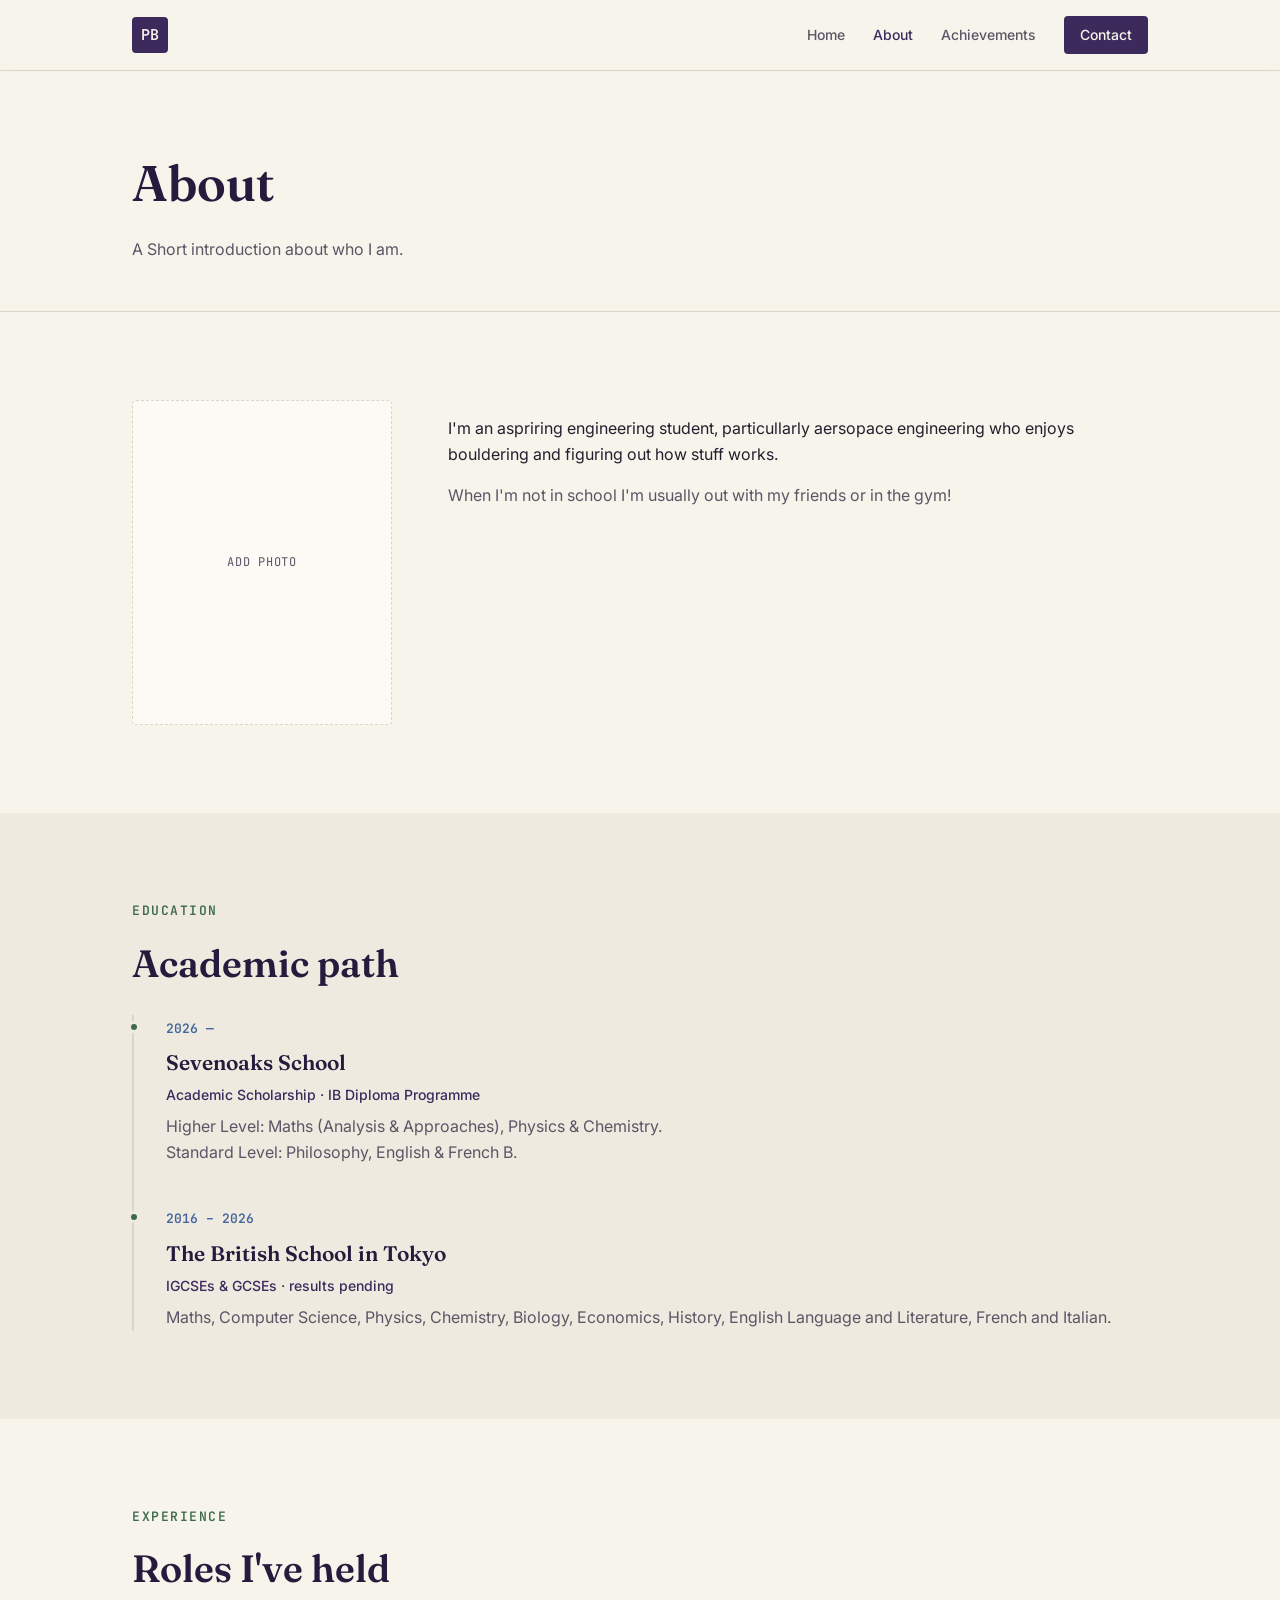
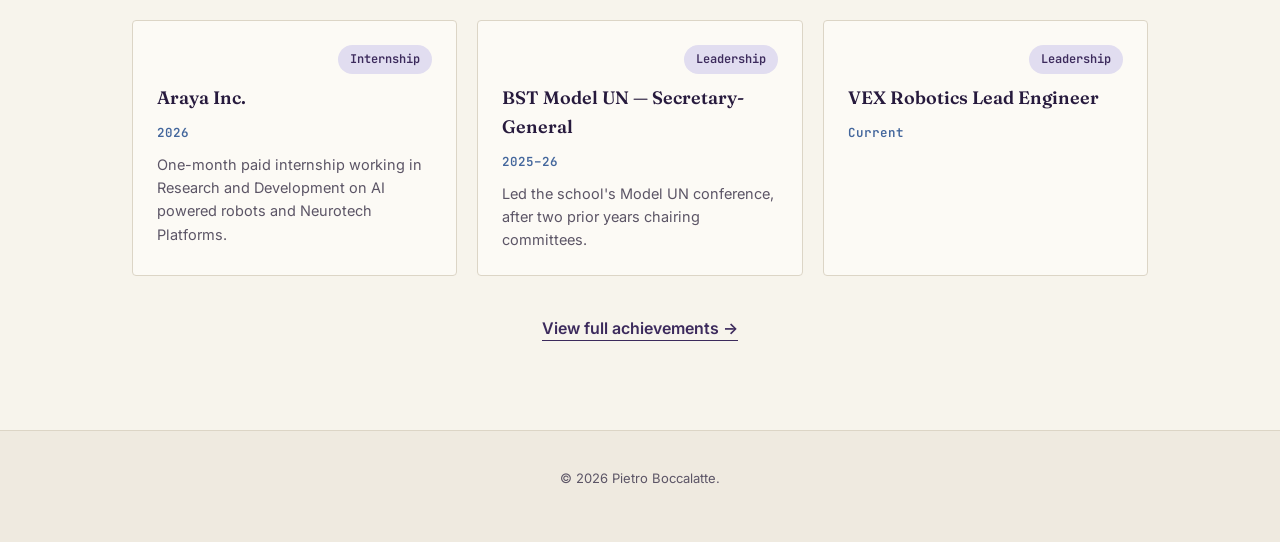
==== about.html @ 304d1ce9 "Add files via upload" ====
<!DOCTYPE html>
<html lang="en">
<head>
<meta charset="UTF-8">
<meta name="viewport" content="width=device-width, initial-scale=1.0">
<title>About — Pietro Boccalatte</title>
<link rel="preconnect" href="https://fonts.googleapis.com">
<link rel="preconnect" href="https://fonts.gstatic.com" crossorigin>
<link href="https://fonts.googleapis.com/css2?family=Fraunces:opsz,wght@9..144,300;9..144,450;9..144,600;9..144,700&family=Inter:wght@400;500;600&family=JetBrains+Mono:wght@400;500;600&display=swap" rel="stylesheet">
<link rel="stylesheet" href="style.css">
</head>
<body>

<header class="site-header">
  <div class="header-inner">
    <a href="index.html" class="monogram" aria-label="Home">PB</a>
    <nav class="main-nav" aria-label="Primary">
      <a href="index.html">Home</a>
      <a href="about.html" class="active">About</a>
      <a href="achievements.html">Achievements</a>
      <a href="contact.html" class="nav-cta">Contact</a>
    </nav>
    <button class="nav-toggle" aria-label="Toggle menu" aria-expanded="false">
      <span></span><span></span><span></span>
    </button>
  </div>
</header>

<section class="page-header">
  <div class="section-inner">
    <h1>About</h1>
    <p>A Short introduction about who I am.</p>
  </div>
</section>

<section class="section about">
  <div class="section-inner about-grid">
    <div class="about-photo">
      <div class="photo-placeholder" aria-label="Add a photo here">
        <span>Add photo</span>
      </div>
    </div>
    <div class="about-copy">
      <p>I'm an aspriring engineering student, particullarly aersopace engineering who enjoys bouldering and figuring out how stuff works.</p>
      <p>When I'm not in school I'm usually out with my friends or in the gym!</p>
    </div>
  </div>
</section>


<section id="education" class="section education">
  <div class="section-inner">
    <p class="section-kicker">Education</p>
    <h2>Academic path</h2>

    <div class="timeline">
      <div class="timeline-item">
        <div class="timeline-marker"></div>
        <div class="timeline-content">
          <span class="timeline-date">2026 —</span>
          <h3>Sevenoaks School</h3>
          <p class="timeline-meta">Academic Scholarship &middot; IB Diploma Programme</p>
          <p>Higher Level: Maths (Analysis &amp; Approaches), Physics &amp Chemistry.<br>
          Standard Level: Philosophy, English &amp French B.</p>
        </div>
      </div>

      <div class="timeline-item">
        <div class="timeline-marker"></div>
        <div class="timeline-content">
          <span class="timeline-date">2016 – 2026</span>
          <h3>The British School in Tokyo</h3>
          <p class="timeline-meta">IGCSEs &amp; GCSEs &middot; results pending</p>
          <p>Maths, Computer Science, Physics, Chemistry, Biology, Economics, History, English Language and Literature, French and Italian.</p>
        </div>
      </div>
    </div>
  </div>
</section>


<section id="experience" class="section experience">
  <div class="section-inner">
    <p class="section-kicker">Experience</p>
    <h2>Roles I've held</h2>

    <div class="achieve-grid">
      <article class="achieve-card accent-blue featured reveal">
        <div class="achieve-top">
          <div class="icon-badge i-blue" aria-hidden="true">
            <svg viewBox="0 0 24 24" fill="none" stroke="currentColor" stroke-width="1.6" stroke-linecap="round" stroke-linejoin="round"><rect x="3" y="7.5" width="18" height="12" rx="2"/><path d="M8 7.5V6a2 2 0 0 1 2-2h4a2 2 0 0 1 2 2v1.5"/><path d="M3 12.5h18"/></svg>
          </div>
          <span class="result-badge result-role">Internship</span>
        </div>
        <h3>Araya Inc.</h3>
        <span class="achieve-year">2026</span>
        <p>One-month paid internship working in Research and Development on AI powered robots and Neurotech Platforms.</p>
      </article>

      <article class="achieve-card accent-purple reveal">
        <div class="achieve-top">
          <div class="icon-badge" aria-hidden="true">
            <svg viewBox="0 0 24 24" fill="none" stroke="currentColor" stroke-width="1.6" stroke-linecap="round" stroke-linejoin="round"><circle cx="9" cy="8" r="3"/><path d="M3.5 20c0-3.1 2.5-5.4 5.5-5.4s5.5 2.3 5.5 5.4"/><circle cx="17" cy="9" r="2.3"/><path d="M15 20c.3-2.2 1.9-3.8 4.2-4.1"/></svg>
          </div>
          <span class="result-badge result-role">Leadership</span>
        </div>
        <h3>BST Model UN — Secretary-General</h3>
        <span class="achieve-year">2025–26</span>
        <p>Led the school's Model UN conference, after two prior years chairing committees.</p>
      </article>

      <article class="achieve-card accent-purple reveal">
        <div class="achieve-top">
          <div class="icon-badge" aria-hidden="true">
            <svg viewBox="0 0 24 24" fill="none" stroke="currentColor" stroke-width="1.6" stroke-linecap="round" stroke-linejoin="round"><circle cx="9" cy="8" r="3"/><path d="M3.5 20c0-3.1 2.5-5.4 5.5-5.4s5.5 2.3 5.5 5.4"/><circle cx="17" cy="9" r="2.3"/><path d="M15 20c.3-2.2 1.9-3.8 4.2-4.1"/></svg>
          </div>
          <span class="result-badge result-role">Leadership</span>
        </div>
        <h3>VEX Robotics Lead Engineer</h3>
        <span class="achieve-year">Current</span>
        <p></p>
      </article>
    </div>

    <p class="achieve-more"></p>

    <div class="section-footer-link">
      <a href="achievements.html">View full achievements <span class="arrow">&rarr;</span></a>
    </div>
  </div>
</section>

<footer class="site-footer on-ivory">
  <p>&copy; 2026 Pietro Boccalatte.</p>
</footer>

<script src="script.js"></script>
</body>
</html>
---- style.css ----
/* ============================================
   TOKENS
   ============================================ */
:root {
  --ivory: #F7F4EC;
  --ivory-deep: #EFEAE0;
  --card: #FCFAF5;
  --purple: #3C2A5C;
  --purple-deep: #271A3D;
  --green: #3E6B4F;
  --blue: #43669C;
  --ink: #241F2E;
  --ink-soft: #5C5566;
  --line: #DCD5C6;

  
  --font-display: "Fraunces", serif;
  --font-body: "Inter", sans-serif;
  --font-mono: "JetBrains Mono", monospace;

  --radius: 4px;
  --max-width: 1080px;
}

* { box-sizing: border-box; }
html { scroll-behavior: smooth; }

body {
  margin: 0;
  background: var(--ivory);
  color: var(--ink);
  font-family: var(--font-body);
  font-size: 16px;
  line-height: 1.6;
  -webkit-font-smoothing: antialiased;
}

h1, h2, h3 {
  font-family: var(--font-display);
  color: var(--purple-deep);
  margin: 0;
  font-weight: 600;
}

a { color: inherit; }

.section-inner {
  max-width: var(--max-width);
  margin: 0 auto;
  padding: 0 32px;
}

.section { padding: 88px 0; }

.section-kicker {
  font-family: var(--font-mono);
  font-size: 13px;
  letter-spacing: 0.12em;
  text-transform: uppercase;
  color: var(--green);
  margin: 0 0 12px 0;
  font-weight: 600;
}
.section-kicker.light { color: #B7A9DD; }

.section h2 {
  font-size: clamp(28px, 4vw, 38px);
  margin-bottom: 20px;
}

a:focus-visible, button:focus-visible, input:focus-visible, textarea:focus-visible {
  outline: 2px solid var(--blue);
  outline-offset: 3px;
}

@media (prefers-reduced-motion: reduce) {
  html { scroll-behavior: auto; }
  * { animation: none !important; transition: none !important; }
}

/* ============================================
   HEADER / NAV
   ============================================ */
.site-header {
  position: sticky;
  top: 0;
  z-index: 100;
  background: rgba(247, 244, 236, 0.92);
  backdrop-filter: blur(8px);
  border-bottom: 1px solid var(--line);
}

.header-inner {
  max-width: var(--max-width);
  margin: 0 auto;
  padding: 16px 32px;
  display: flex;
  align-items: center;
  justify-content: space-between;
}

.monogram {
  font-family: var(--font-mono);
  font-weight: 600;
  font-size: 15px;
  color: var(--ivory);
  background: var(--purple);
  width: 36px;
  height: 36px;
  border-radius: var(--radius);
  display: flex;
  align-items: center;
  justify-content: center;
  text-decoration: none;
  letter-spacing: 0.02em;
}

.main-nav {
  display: flex;
  align-items: center;
  gap: 28px;
}

.main-nav a {
  text-decoration: none;
  font-size: 14px;
  font-weight: 500;
  color: var(--ink-soft);
  transition: color 0.15s ease;
}
.main-nav a:hover { color: var(--purple); }
.main-nav a.active { color: var(--purple); }

.nav-cta {
  background: var(--purple);
  color: var(--ivory) !important;
  padding: 8px 16px;
  border-radius: var(--radius);
}
.nav-cta:hover { background: var(--purple-deep); color: var(--ivory) !important; }

.nav-toggle {
  display: none;
  flex-direction: column;
  gap: 4px;
  background: none;
  border: none;
  cursor: pointer;
  padding: 8px;
}
.nav-toggle span {
  width: 22px;
  height: 2px;
  background: var(--purple-deep);
}

/* ============================================
   HERO (home page)
   ============================================ */
.hero { padding: 88px 0 0 0; }

.hero-inner {
  max-width: var(--max-width);
  margin: 0 auto;
  padding: 0 32px 64px 32px;
}

.eyebrow {
  font-family: var(--font-mono);
  font-size: 13px;
  letter-spacing: 0.1em;
  text-transform: uppercase;
  color: var(--blue);
  font-weight: 600;
  margin: 0 0 20px 0;
}

.hero-name {
  font-size: clamp(42px, 7vw, 72px);
  line-height: 1.03;
  font-weight: 600;
  margin-bottom: 20px;
}

.hero-tagline {
  font-family: var(--font-display);
  font-style: italic;
  font-weight: 450;
  font-size: clamp(19px, 2.2vw, 24px);
  color: var(--purple);
  max-width: 600px;
  margin: 0 0 32px 0;
}

.hero-actions {
  display: flex;
  gap: 16px;
  flex-wrap: wrap;
}

.btn {
  display: inline-block;
  padding: 13px 24px;
  border-radius: var(--radius);
  font-size: 15px;
  font-weight: 600;
  text-decoration: none;
  border: 1px solid transparent;
  cursor: pointer;
  transition: background 0.15s ease, color 0.15s ease, border-color 0.15s ease;
  font-family: var(--font-body);
}

.btn-primary { background: var(--purple); color: var(--ivory); }
.btn-primary:hover { background: var(--purple-deep); }
.btn-primary:disabled { background: var(--line); color: var(--ink-soft); cursor: not-allowed; }

.btn-outline {
  background: transparent;
  border-color: var(--purple);
  color: var(--purple);
}
.btn-outline:hover { background: var(--purple); color: var(--ivory); }

/* Nameplate strip */
.nameplate {
  background: var(--purple-deep);
  border-top: 1px solid var(--purple);
  display: flex;
  flex-wrap: wrap;
}

.plate-item {
  flex: 1 1 200px;
  padding: 20px 28px;
  border-right: 1px solid rgba(255,255,255,0.08);
  display: flex;
  flex-direction: column;
  gap: 6px;
}
.plate-item:last-child { border-right: none; }

.plate-label {
  font-family: var(--font-mono);
  font-size: 11px;
  letter-spacing: 0.08em;
  text-transform: uppercase;
  color: #A79BC9;
}

.plate-value {
  font-size: 14px;
  font-weight: 500;
  color: var(--ivory);
}

/* ============================================
   PAGE HEADER (sub-pages)
   ============================================ */
.page-header {
  padding: 72px 0 48px 0;
  border-bottom: 1px solid var(--line);
}

.page-header h1 {
  font-size: clamp(34px, 5vw, 50px);
  margin-bottom: 14px;
}

.page-header p {
  color: var(--ink-soft);
  max-width: 560px;
  font-size: 16px;
  margin: 0;
}

/* ============================================
   HIGHLIGHT CARDS (home)
   ============================================ */
.card-grid {
  display: grid;
  grid-template-columns: repeat(auto-fit, minmax(260px, 1fr));
  gap: 24px;
}

.feature-card {
  background: var(--card);
  border: 1px solid var(--line);
  border-radius: var(--radius);
  padding: 26px;
  display: flex;
  flex-direction: column;
  gap: 10px;
}

.card-tag {
  font-family: var(--font-mono);
  font-size: 11px;
  text-transform: uppercase;
  letter-spacing: 0.08em;
  color: var(--green);
  font-weight: 600;
}

.feature-card h3 { font-size: 19px; }
.feature-card p { color: var(--ink-soft); margin: 0; font-size: 14.5px; }

.section-footer-link {
  margin-top: 40px;
  text-align: center;
}
.section-footer-link a {
  font-weight: 600;
  color: var(--purple);
  text-decoration: none;
  border-bottom: 1.5px solid var(--purple);
  padding-bottom: 2px;
}

/* ============================================
   ABOUT PAGE
   ============================================ */
.about-grid {
  display: grid;
  grid-template-columns: 260px 1fr;
  gap: 56px;
  align-items: start;
}

.photo-placeholder {
  aspect-ratio: 4/5;
  border: 1.5px dashed var(--line);
  border-radius: var(--radius);
  background: var(--card);
  display: flex;
  align-items: center;
  justify-content: center;
  color: var(--ink-soft);
  font-family: var(--font-mono);
  font-size: 12px;
  text-transform: uppercase;
  letter-spacing: 0.06em;
}

.about-copy p { color: var(--ink-soft); }
.about-copy p:first-of-type { color: var(--ink); }

/* Timeline */
.education { background: var(--ivory-deep); }

.timeline {
  position: relative;
  padding-left: 32px;
  border-left: 2px solid var(--line);
}

.timeline-item { position: relative; padding-bottom: 40px; }
.timeline-item:last-child { padding-bottom: 0; }

.timeline-marker {
  position: absolute;
  left: -38px;
  top: 6px;
  width: 12px;
  height: 12px;
  border-radius: 50%;
  background: var(--green);
  border: 3px solid var(--ivory-deep);
}

.timeline-date {
  font-family: var(--font-mono);
  font-size: 13px;
  color: var(--blue);
  font-weight: 600;
}

.timeline-content h3 { font-size: 21px; margin: 6px 0 4px 0; }

.timeline-meta {
  color: var(--purple);
  font-weight: 500;
  font-size: 14px;
  margin: 0 0 8px 0;
}

.timeline-content p:not(.timeline-meta) { color: var(--ink-soft); margin: 0; }

/* ============================================
   ACHIEVEMENTS PAGE
   ============================================ */
.achieve-grid {
  display: grid;
  grid-template-columns: repeat(auto-fit, minmax(300px, 1fr));
  gap: 20px;
}

.achieve-card {
  background: var(--card);
  border: 1px solid var(--line);
  border-radius: var(--radius);
  padding: 24px;
  display: flex;
  flex-direction: column;
  gap: 10px;
}

.achieve-top {
  display: flex;
  justify-content: space-between;
  align-items: flex-start;
  gap: 12px;
}

.achieve-year {
  font-family: var(--font-mono);
  font-size: 12.5px;
  color: var(--blue);
  font-weight: 600;
  white-space: nowrap;
}

.achieve-card h3 { font-size: 18px; }
.achieve-card p { color: var(--ink-soft); margin: 0; font-size: 14.5px; }

.result-badge {
  font-family: var(--font-mono);
  font-size: 12px;
  font-weight: 600;
  padding: 5px 12px;
  border-radius: 100px;
  white-space: nowrap;
  align-self: flex-start;
}

.result-gold { background: #F3E7C3; color: #7A5B12; }
.result-silver { background: #E6E6E6; color: #4A4A4A; }
.result-award { background: #DCE7DE; color: var(--green); }
.result-role { background: #E1DDF0; color: var(--purple); }

.achieve-more {
  text-align: center;
  margin-top: 36px;
  color: var(--ink-soft);
  font-size: 14.5px;
}

/* ============================================
   CONTACT PAGE
   ============================================ */
.contact { background: var(--purple-deep); color: var(--ivory); }
.contact h1, .contact h2 { color: var(--ivory); }

.contact-copy {
  color: #C9BEE0;
  max-width: 480px;
  margin-bottom: 40px;
}

.contact-details {
  display: flex;
  gap: 20px;
  flex-wrap: wrap;
  margin-bottom: 48px;
}

.contact-link {
  display: flex;
  flex-direction: column;
  gap: 6px;
  text-decoration: none;
  border: 1px solid rgba(255,255,255,0.18);
  padding: 16px 22px;
  border-radius: var(--radius);
  min-width: 220px;
  transition: border-color 0.15s ease, background 0.15s ease;
}
.contact-link:hover { border-color: var(--blue); background: rgba(67,102,156,0.15); }

.contact-label {
  font-family: var(--font-mono);
  font-size: 11px;
  text-transform: uppercase;
  letter-spacing: 0.08em;
  color: #A79BC9;
}

.contact-value { font-size: 15px; font-weight: 500; color: var(--ivory); }

.contact-form {
  max-width: 480px;
  display: flex;
  flex-direction: column;
  gap: 18px;
}

.form-row { display: flex; flex-direction: column; gap: 6px; }

.form-row label {
  font-family: var(--font-mono);
  font-size: 12px;
  text-transform: uppercase;
  letter-spacing: 0.06em;
  color: #A79BC9;
}

.form-row input, .form-row textarea {
  background: rgba(255,255,255,0.06);
  border: 1px solid rgba(255,255,255,0.2);
  border-radius: var(--radius);
  padding: 12px 14px;
  color: var(--ivory);
  font-family: var(--font-body);
  font-size: 14.5px;
  resize: vertical;
}
.form-row input::placeholder, .form-row textarea::placeholder { color: #8F82AC; }

.form-note { font-size: 12.5px; color: #8F82AC; margin: 0; }

/* ============================================
   FOOTER
   ============================================ */
.site-footer {
  background: var(--purple-deep);
  color: #8F82AC;
  text-align: center;
  padding: 24px 0 40px 0;
  font-size: 13px;
  border-top: 1px solid rgba(255,255,255,0.08);
}
.site-footer.on-ivory {
  background: var(--ivory-deep);
  color: var(--ink-soft);
  border-top: 1px solid var(--line);
}

/* ============================================
   RESPONSIVE
   ============================================ */
@media (max-width: 800px) {
  .main-nav { display: none; }
  .nav-toggle { display: flex; }
  .about-grid { grid-template-columns: 1fr; }
  .about-photo { max-width: 220px; }
  .plate-item { flex: 1 1 45%; }
}

@media (max-width: 800px) {
  .main-nav.open {
    display: flex;
    flex-direction: column;
    position: absolute;
    top: 68px;
    left: 0;
    right: 0;
    background: var(--ivory);
    padding: 20px 32px;
    border-bottom: 1px solid var(--line);
    gap: 18px;
  }
}
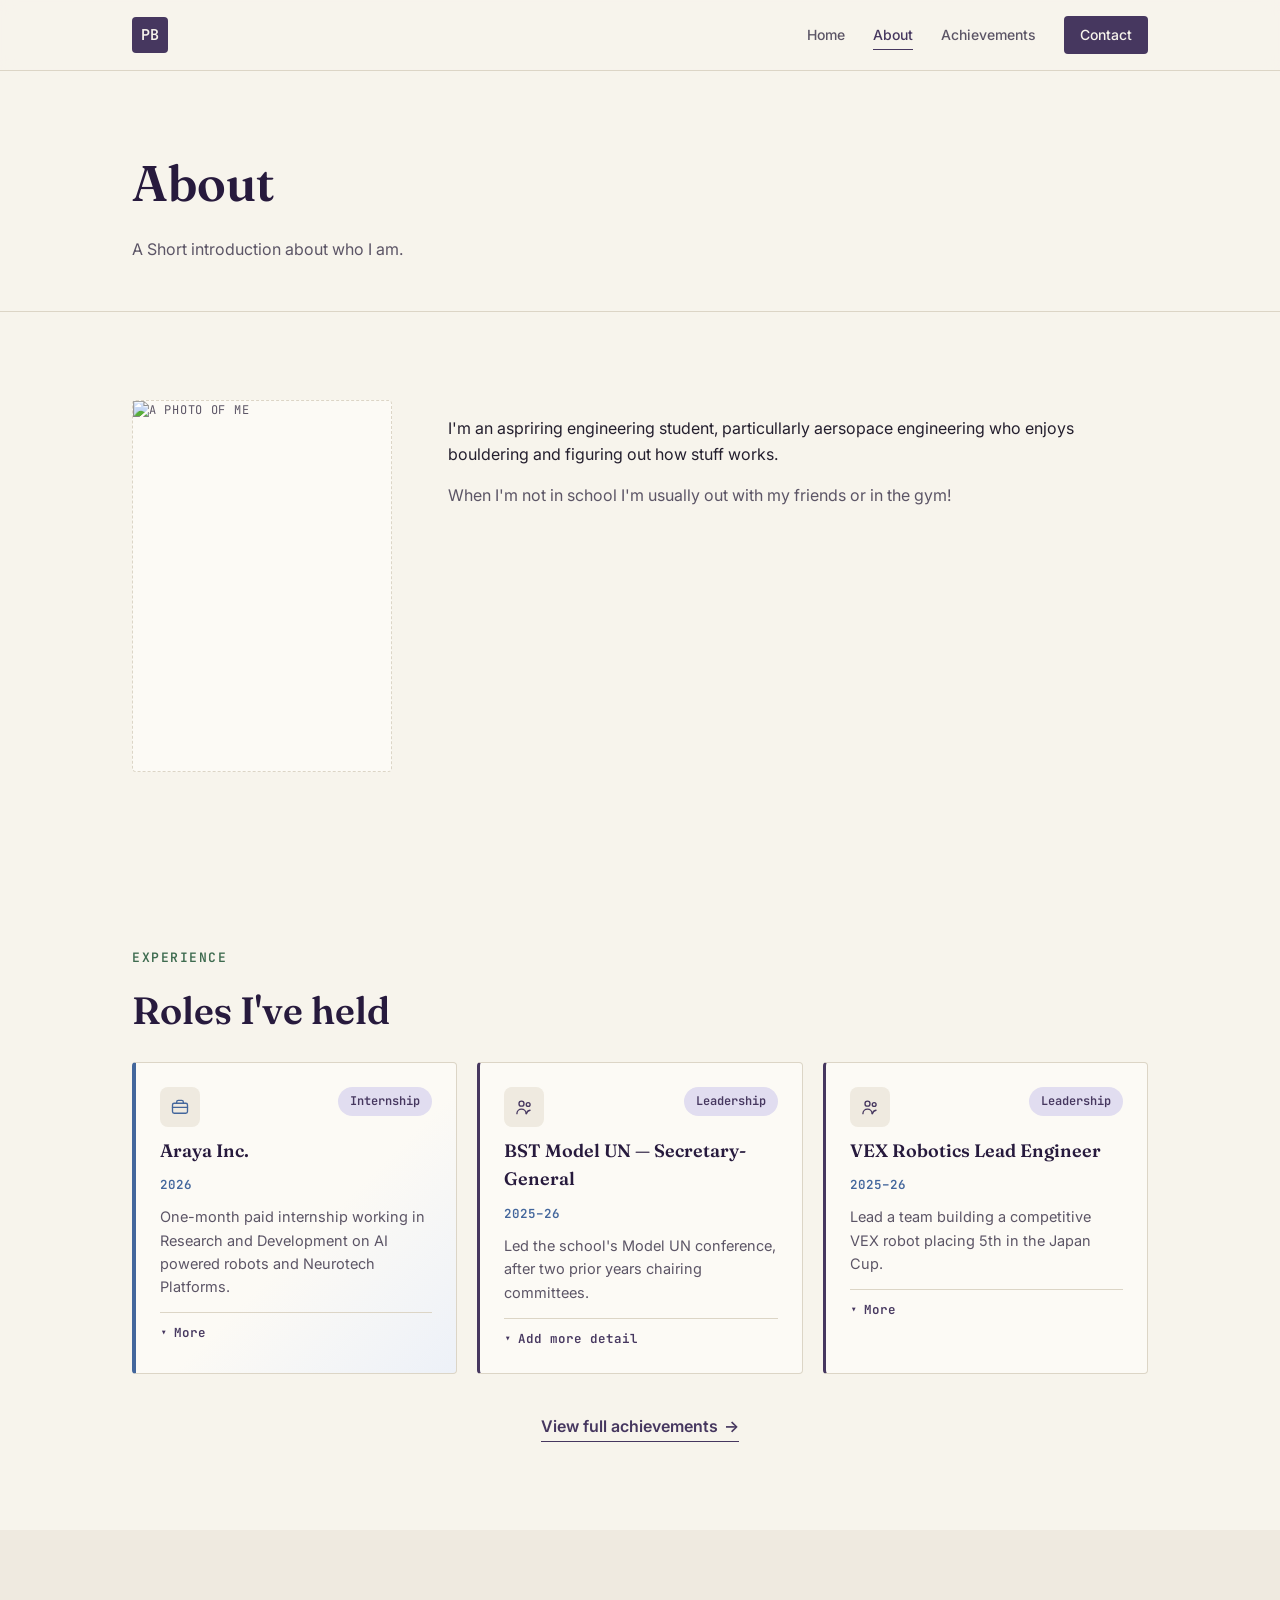
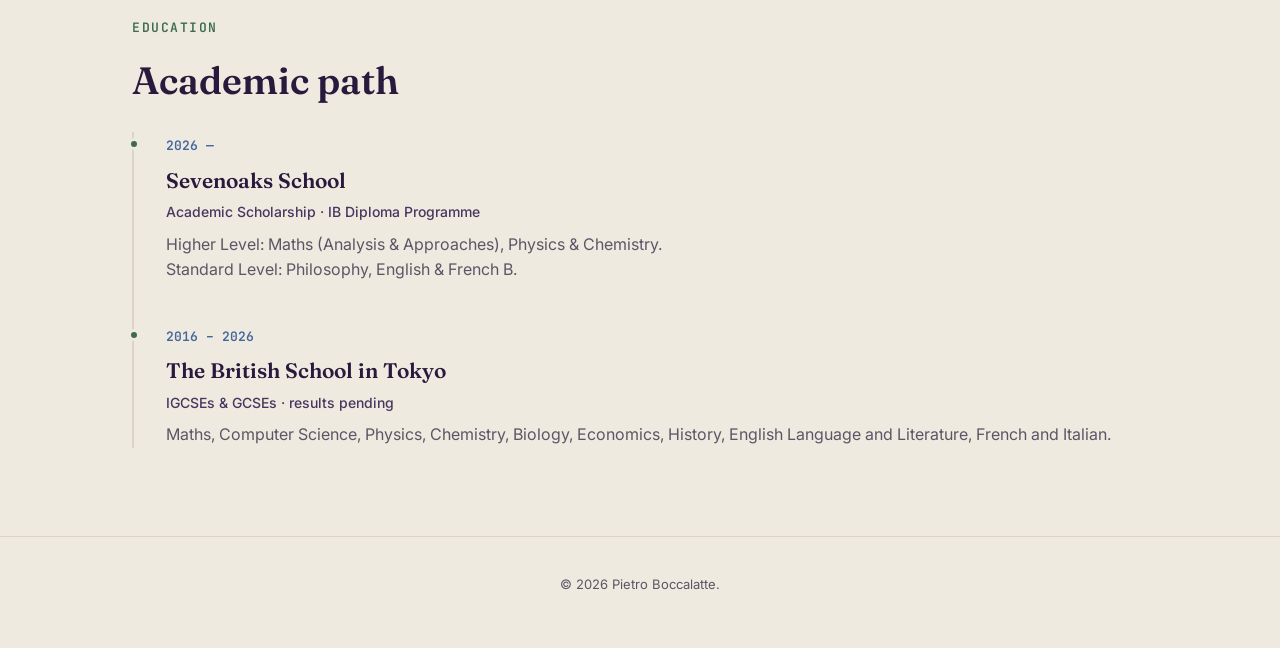
==== commit f81ca38d: "Revise about section and add education timeline Updated the about section with a profile image and r" ====
--- a/about.html
+++ b/about.html
@@ -34,10 +34,10 @@
 </section>
 
 <section class="section about">
-  <div class="section-inner about-grid">
+  <div class="section-inner about-grid reveal">
     <div class="about-photo">
-      <div class="photo-placeholder" aria-label="Add a photo here">
-        <span>Add photo</span>
+      <div class="photo-placeholder" aria-label="profile.jpg">
+        <img src="profile.jpg" alt="A Photo of Me" width="500" height="370">
       </div>
     </div>
     <div class="about-copy">
@@ -46,38 +46,6 @@
     </div>
   </div>
 </section>
-
-
-<section id="education" class="section education">
-  <div class="section-inner">
-    <p class="section-kicker">Education</p>
-    <h2>Academic path</h2>
-
-    <div class="timeline">
-      <div class="timeline-item">
-        <div class="timeline-marker"></div>
-        <div class="timeline-content">
-          <span class="timeline-date">2026 —</span>
-          <h3>Sevenoaks School</h3>
-          <p class="timeline-meta">Academic Scholarship &middot; IB Diploma Programme</p>
-          <p>Higher Level: Maths (Analysis &amp; Approaches), Physics &amp Chemistry.<br>
-          Standard Level: Philosophy, English &amp French B.</p>
-        </div>
-      </div>
-
-      <div class="timeline-item">
-        <div class="timeline-marker"></div>
-        <div class="timeline-content">
-          <span class="timeline-date">2016 – 2026</span>
-          <h3>The British School in Tokyo</h3>
-          <p class="timeline-meta">IGCSEs &amp; GCSEs &middot; results pending</p>
-          <p>Maths, Computer Science, Physics, Chemistry, Biology, Economics, History, English Language and Literature, French and Italian.</p>
-        </div>
-      </div>
-    </div>
-  </div>
-</section>
-
 
 <section id="experience" class="section experience">
   <div class="section-inner">
@@ -95,6 +63,21 @@
         <h3>Araya Inc.</h3>
         <span class="achieve-year">2026</span>
         <p>One-month paid internship working in Research and Development on AI powered robots and Neurotech Platforms.</p>
+
+        
+        <details class="achieve-expand">
+          <summary>
+            <span class="chevron" aria-hidden="true">&#9662;</span>
+            <span class="label-closed">More</span>
+            <span class="label-open">Less</span>
+          </summary>
+          <div class="achieve-expand-body">
+            <div class="photo-placeholder small" aria-label="Add a photo here">
+              <span>Add photo</span>
+            </div>
+            <p><!-- Write additional detail about the Araya internship here --></p>
+          </div>
+        </details>
       </article>
 
       <article class="achieve-card accent-purple reveal">
@@ -107,6 +90,20 @@
         <h3>BST Model UN — Secretary-General</h3>
         <span class="achieve-year">2025–26</span>
         <p>Led the school's Model UN conference, after two prior years chairing committees.</p>
+
+        <details class="achieve-expand">
+          <summary>
+            <span class="chevron" aria-hidden="true">&#9662;</span>
+            <span class="label-closed">Add more detail</span>
+            <span class="label-open">Show less</span>
+          </summary>
+          <div class="achieve-expand-body">
+            <div class="photo-placeholder small" aria-label="Add a photo here">
+              <span>Add photo</span>
+            </div>
+            <p><!-- Write additional detail about being Secretary-General here --></p>
+          </div>
+        </details>
       </article>
 
       <article class="achieve-card accent-purple reveal">
@@ -117,11 +114,27 @@
           <span class="result-badge result-role">Leadership</span>
         </div>
         <h3>VEX Robotics Lead Engineer</h3>
-        <span class="achieve-year">Current</span>
-        <p></p>
+        <span class="achieve-year">2025–26</span>
+        <p>Lead a team building a competitive VEX robot placing 5th in the Japan Cup.</p>
+
+        <details class="achieve-expand">
+          <summary>
+            <span class="chevron" aria-hidden="true">&#9662;</span>
+            <span class="label-closed">More</span>
+            <span class="label-open">Less</span>
+          </summary>
+          <div class="achieve-expand-body">
+            <div class="photo-placeholder small" aria-label="Add a photo here">
+              <span>Add photo</span>
+            </div>
+            <p>We built a mobile robot which had to move polyherdal objects to different heights and locations as well as collecting the objects from dispensers and the ground. Additionally the robot also had the capability to disrupt the scoring of oher teams.</p>
+          </div>
+        </details>
       </article>
     </div>
 
+    <!-- Optional one-line summary shown under the cards above.
+         Leave empty (or delete this <p> entirely) if not needed. -->
     <p class="achieve-more"></p>
 
     <div class="section-footer-link">
@@ -130,6 +143,39 @@
   </div>
 </section>
 
+<section id="education" class="section education">
+  <div class="section-inner">
+    <p class="section-kicker">Education</p>
+    <h2>Academic path</h2>
+
+    <div class="timeline">
+      <div class="timeline-item reveal">
+        <div class="timeline-marker"></div>
+        <div class="timeline-content">
+          <span class="timeline-date">2026 —</span>
+          <h3>Sevenoaks School</h3>
+          <p class="timeline-meta">Academic Scholarship &middot; IB Diploma Programme</p>
+          <p>Higher Level: Maths (Analysis &amp; Approaches), Physics &amp; Chemistry.<br>
+          Standard Level: Philosophy, English &amp; French B.</p>
+        </div>
+      </div>
+
+      <div class="timeline-item reveal">
+        <div class="timeline-marker"></div>
+        <div class="timeline-content">
+          <span class="timeline-date">2016 – 2026</span>
+          <h3>The British School in Tokyo</h3>
+          <p class="timeline-meta">IGCSEs &amp; GCSEs &middot; results pending</p>
+          <p>Maths, Computer Science, Physics, Chemistry, Biology, Economics, History, English Language and Literature, French and Italian.</p>
+        </div>
+      </div>
+    </div>
+  </div>
+</section>
+
+
+
+
 <footer class="site-footer on-ivory">
   <p>&copy; 2026 Pietro Boccalatte.</p>
 </footer>
--- a/style.css
+++ b/style.css
@@ -1,25 +1,41 @@
-/* ============================================
-   TOKENS
-   ============================================ */
+
 :root {
-  --ivory: #F7F4EC;
-  --ivory-deep: #EFEAE0;
-  --card: #FCFAF5;
-  --purple: #3C2A5C;
-  --purple-deep: #271A3D;
-  --green: #3E6B4F;
-  --blue: #43669C;
-  --ink: #241F2E;
-  --ink-soft: #5C5566;
-  --line: #DCD5C6;
-
-  
-  --font-display: "Fraunces", serif;
-  --font-body: "Inter", sans-serif;
-  --font-mono: "JetBrains Mono", monospace;
-
-  --radius: 4px;
-  --max-width: 1080px;
+  /* --- Core colors --- */
+  --ivory: #F7F4EC;         /* main page background */
+  --ivory-deep: #EFEAE0;    /* alternate section background (e.g. Education) */
+  --card: #FCFAF5;          /* background used inside cards */
+  --purple: #46375f;        /* primary accent — buttons, links, headings */
+  --purple-deep: #271A3D;   /* darker accent — hover states, footer, nameplate */
+  --green: #3E6B4F;         /* secondary accent color */
+  --blue: #43669C;          /* tertiary accent color + default hero glow */
+  --ink: #241F2E;           /* main body text color */
+  --ink-soft: #5C5566;      /* muted/secondary text color */
+  --line: #DCD5C6;          /* borders and divider lines */
+
+  /* --- Homepage banner hover-glow colors ---
+     The hero banner on index.html glows blue by default and
+     shifts to red (following the cursor) on hover.
+     Change these two lines to use different colors. */
+  --hero-glow-default: rgba(67, 103, 156, 0);  /* blue glow — shown normally */
+  --hero-glow-hover: rgba(196, 64, 58, 0.30);     /* red glow — shown on hover */
+  --hero-glow-size: 420px;                        /* size of the glow circle */
+
+  /* --- Fonts --- */
+  --font-display: "Fraunces", serif;   /* headings */
+  --font-body: "Inter", sans-serif;    /* paragraphs, UI text */
+  --font-mono: "JetBrains Mono", monospace; /* labels, tags, dates */
+
+  /* --- Layout --- */
+  --radius: 4px;         /* corner rounding used everywhere */
+  --max-width: 1080px;   /* how wide the page content can get */
+
+  /* --- Animation timing ---
+     These control every hover and scroll-in animation on the site.
+     Increase for slower/dreamier motion, decrease for snappier. */
+  --transition-fast: 0.2s ease;    /* quick hover feedback (links, icons) */
+  --transition-medium: 0.35s ease; /* card hover lift, buttons */
+  --transition-slow: 0.6s ease;    /* scroll-reveal fade-in */
+  --hover-lift: -4px;              /* how far cards/buttons rise on hover */
 }
 
 * { box-sizing: border-box; }
@@ -73,14 +89,34 @@
   outline-offset: 3px;
 }
 
+/* Respect people who've asked their OS/browser to reduce motion —
+   turns every transition and animation on the site into an instant
+   change instead of an animated one. Don't remove this block. */
 @media (prefers-reduced-motion: reduce) {
   html { scroll-behavior: auto; }
   * { animation: none !important; transition: none !important; }
 }
 
-/* ============================================
+/* ================================================================
+   SCROLL REVEAL
+   ----------------------------------------------------------------
+   Any element with class="reveal" starts invisible and slightly
+   lowered, then fades/rises into place the first time it scrolls
+   into view (see script.js for the logic that adds "is-visible").
+   ================================================================ */
+.reveal {
+  opacity: 0;
+  transform: translateY(18px);
+  transition: opacity var(--transition-slow), transform var(--transition-slow);
+}
+.reveal.is-visible {
+  opacity: 1;
+  transform: none;
+}
+
+/* ================================================================
    HEADER / NAV
-   ============================================ */
+   ================================================================ */
 .site-header {
   position: sticky;
   top: 0;
@@ -113,6 +149,11 @@
   justify-content: center;
   text-decoration: none;
   letter-spacing: 0.02em;
+  transition: transform var(--transition-fast), background var(--transition-fast);
+}
+.monogram:hover {
+  transform: scale(1.08);
+  background: var(--purple-deep);
 }
 
 .main-nav {
@@ -122,22 +163,43 @@
 }
 
 .main-nav a {
+  position: relative;
   text-decoration: none;
   font-size: 14px;
   font-weight: 500;
   color: var(--ink-soft);
-  transition: color 0.15s ease;
+  transition: color var(--transition-fast);
+}
+/* Animated underline that grows in from the left on hover */
+.main-nav a:not(.nav-cta)::after {
+  content: "";
+  position: absolute;
+  left: 0;
+  bottom: -4px;
+  width: 100%;
+  height: 1.5px;
+  background: var(--purple);
+  transform: scaleX(0);
+  transform-origin: left;
+  transition: transform var(--transition-fast);
 }
 .main-nav a:hover { color: var(--purple); }
+.main-nav a:hover::after { transform: scaleX(1); }
 .main-nav a.active { color: var(--purple); }
+.main-nav a.active::after { transform: scaleX(1); }
 
 .nav-cta {
   background: var(--purple);
   color: var(--ivory) !important;
   padding: 8px 16px;
   border-radius: var(--radius);
-}
-.nav-cta:hover { background: var(--purple-deep); color: var(--ivory) !important; }
+  transition: background var(--transition-fast), transform var(--transition-fast);
+}
+.nav-cta:hover {
+  background: var(--purple-deep);
+  color: var(--ivory) !important;
+  transform: translateY(var(--hover-lift));
+}
 
 .nav-toggle {
   display: none;
@@ -154,10 +216,57 @@
   background: var(--purple-deep);
 }
 
-/* ============================================
-   HERO (home page)
-   ============================================ */
-.hero { padding: 88px 0 0 0; }
+/* ================================================================
+   HERO (homepage banner)
+   ----------------------------------------------------------------
+   The banner glows blue by default. On hover, a red gradient
+   glow fades in and follows the cursor (script.js updates the
+   --mx / --my position variables on mousemove). To change the
+   colors, edit --hero-glow-default and --hero-glow-hover above.
+   ================================================================ */
+.hero {
+  position: relative;
+  overflow: hidden;
+  padding: 88px 0 0 0;
+
+  /* Default glow position (center-ish) until the mouse moves */
+  --mx: 50%;
+  --my: 30%;
+
+  background-image: radial-gradient(var(--line) 1px, transparent 1px);
+  background-size: 28px 28px;
+  background-position: -10px -10px;
+}
+
+/* Two stacked glow layers: blue is visible by default, red fades
+   in on hover. Cross-fading opacity (rather than animating the
+   color itself) keeps this smooth in every browser. */
+.hero::before,
+.hero::after {
+  content: "";
+  position: absolute;
+  inset: 0;
+  z-index: 0;
+  pointer-events: none;
+  transition: opacity var(--transition-slow);
+  background: radial-gradient(circle var(--hero-glow-size) at var(--mx) var(--my), var(--glow-color), transparent 70%);
+}
+.hero::before {
+  --glow-color: var(--hero-glow-default);
+  opacity: 1;
+}
+.hero::after {
+  --glow-color: var(--hero-glow-hover);
+  opacity: 0;
+}
+.hero:hover::before { opacity: 0; }
+.hero:hover::after { opacity: 1; }
+
+/* Keep real content above the glow layers */
+.hero-inner, .nameplate {
+  position: relative;
+  z-index: 1;
+}
 
 .hero-inner {
   max-width: var(--max-width);
@@ -207,13 +316,15 @@
   text-decoration: none;
   border: 1px solid transparent;
   cursor: pointer;
-  transition: background 0.15s ease, color 0.15s ease, border-color 0.15s ease;
+  transition: background var(--transition-fast), color var(--transition-fast),
+              border-color var(--transition-fast), transform var(--transition-fast);
   font-family: var(--font-body);
 }
+.btn:hover { transform: translateY(var(--hover-lift)); }
 
 .btn-primary { background: var(--purple); color: var(--ivory); }
 .btn-primary:hover { background: var(--purple-deep); }
-.btn-primary:disabled { background: var(--line); color: var(--ink-soft); cursor: not-allowed; }
+.btn-primary:disabled { background: var(--line); color: var(--ink-soft); cursor: not-allowed; transform: none; }
 
 .btn-outline {
   background: transparent;
@@ -254,9 +365,9 @@
   color: var(--ivory);
 }
 
-/* ============================================
-   PAGE HEADER (sub-pages)
-   ============================================ */
+/* ================================================================
+   PAGE HEADER
+   ================================================================ */
 .page-header {
   padding: 72px 0 48px 0;
   border-bottom: 1px solid var(--line);
@@ -274,9 +385,9 @@
   margin: 0;
 }
 
-/* ============================================
-   HIGHLIGHT CARDS (home)
-   ============================================ */
+/* ================================================================
+   HIGHLIGHT CARDS
+   ================================================================ */
 .card-grid {
   display: grid;
   grid-template-columns: repeat(auto-fit, minmax(260px, 1fr));
@@ -291,6 +402,14 @@
   display: flex;
   flex-direction: column;
   gap: 10px;
+  /* opacity/transform here are for scroll-reveal;
+     transform/box-shadow are for the hover lift below */
+  transition: transform var(--transition-medium), box-shadow var(--transition-medium),
+              opacity var(--transition-slow);
+}
+.feature-card:hover {
+  transform: translateY(var(--hover-lift));
+  box-shadow: 0 10px 24px rgba(60, 42, 92, 0.08);
 }
 
 .card-tag {
@@ -310,16 +429,26 @@
   text-align: center;
 }
 .section-footer-link a {
+  display: inline-flex;
+  align-items: center;
+  gap: 6px;
   font-weight: 600;
   color: var(--purple);
   text-decoration: none;
   border-bottom: 1.5px solid var(--purple);
   padding-bottom: 2px;
 }
-
-/* ============================================
+.section-footer-link a .arrow {
+  display: inline-block;
+  transition: transform var(--transition-fast);
+}
+.section-footer-link a:hover .arrow {
+  transform: translateX(4px);
+}
+
+/* ================================================================
    ABOUT PAGE
-   ============================================ */
+   ================================================================ */
 .about-grid {
   display: grid;
   grid-template-columns: 260px 1fr;
@@ -340,7 +469,12 @@
   font-size: 12px;
   text-transform: uppercase;
   letter-spacing: 0.06em;
-}
+  transition: border-color var(--transition-fast);
+}
+.photo-placeholder:hover { border-color: var(--blue); }
+
+/* Smaller landscape variant, used inside expanded Experience cards */
+.photo-placeholder.small { aspect-ratio: 16/9; }
 
 .about-copy p { color: var(--ink-soft); }
 .about-copy p:first-of-type { color: var(--ink); }
@@ -366,7 +500,9 @@
   border-radius: 50%;
   background: var(--green);
   border: 3px solid var(--ivory-deep);
-}
+  transition: transform var(--transition-fast);
+}
+.timeline-item:hover .timeline-marker { transform: scale(1.3); }
 
 .timeline-date {
   font-family: var(--font-mono);
@@ -386,9 +522,53 @@
 
 .timeline-content p:not(.timeline-meta) { color: var(--ink-soft); margin: 0; }
 
-/* ============================================
-   ACHIEVEMENTS PAGE
-   ============================================ */
+/* ================================================================
+   ICON BADGES
+   ================================================================ */
+.icon-badge {
+  width: 40px;
+  height: 40px;
+  border-radius: 8px;
+  background: var(--ivory-deep);
+  display: flex;
+  align-items: center;
+  justify-content: center;
+  color: var(--purple);
+  flex-shrink: 0;
+  transition: transform var(--transition-fast);
+}
+.icon-badge svg { width: 20px; height: 20px; }
+.icon-badge.i-green { color: var(--green); }
+.icon-badge.i-blue { color: var(--blue); }
+
+.achieve-card:hover .icon-badge,
+.feature-card:hover .icon-badge {
+  transform: scale(1.08);
+}
+
+/* Left-border accent colors — pick the one that matches the
+   card's category (blue = professional experience,
+   green = robotics/technical, purple = leadership, gold = award) */
+.achieve-card.accent-blue,
+.feature-card.accent-blue { border-left: 3px solid var(--blue); }
+.achieve-card.accent-green,
+.feature-card.accent-green { border-left: 3px solid var(--green); }
+.achieve-card.accent-purple,
+.feature-card.accent-purple { border-left: 3px solid var(--purple); }
+.achieve-card.accent-gold { border-left: 3px solid #B8860B; }
+
+/* "featured" gives a card a subtle tinted background + thicker
+   accent border, for the one item you want to stand out most
+   (currently used on the Araya internship) */
+.achieve-card.featured,
+.feature-card.featured {
+  background: linear-gradient(135deg, var(--card) 55%, #EDF1F8 100%);
+  border-left-width: 4px;
+}
+
+/* ================================================================
+   ACHIEVEMENTS / EXPERIENCE CARDS
+   ================================================================ */
 .achieve-grid {
   display: grid;
   grid-template-columns: repeat(auto-fit, minmax(300px, 1fr));
@@ -403,12 +583,18 @@
   display: flex;
   flex-direction: column;
   gap: 10px;
+  transition: transform var(--transition-medium), box-shadow var(--transition-medium),
+              opacity var(--transition-slow);
+}
+.achieve-card:hover {
+  transform: translateY(var(--hover-lift));
+  box-shadow: 0 10px 24px rgba(60, 42, 92, 0.08);
 }
 
 .achieve-top {
   display: flex;
   justify-content: space-between;
-  align-items: flex-start;
+  align-items: center;
   gap: 12px;
 }
 
@@ -445,9 +631,52 @@
   font-size: 14.5px;
 }
 
-/* ============================================
+/* --- Expandable "add more detail" section inside a card ---
+   Uses the native <details>/<summary> element, so it works with
+   no JavaScript and is keyboard/screen-reader accessible. */
+.achieve-expand {
+  margin-top: 4px;
+  border-top: 1px solid var(--line);
+  padding-top: 10px;
+}
+
+.achieve-expand summary {
+  list-style: none;             /* hide the default triangle marker */
+  cursor: pointer;
+  display: flex;
+  align-items: center;
+  gap: 6px;
+  font-family: var(--font-mono);
+  font-size: 12.5px;
+  font-weight: 600;
+  color: var(--purple);
+  transition: color var(--transition-fast);
+}
+.achieve-expand summary::-webkit-details-marker { display: none; } /* Safari/Chrome */
+.achieve-expand summary:hover { color: var(--purple-deep); }
+
+.achieve-expand summary .chevron {
+  transition: transform var(--transition-fast);
+}
+.achieve-expand[open] summary .chevron { transform: rotate(180deg); }
+
+/* Swap the label text depending on open/closed state via CSS,
+   so no JavaScript is needed to update the button text */
+.achieve-expand summary .label-closed { display: inline; }
+.achieve-expand summary .label-open { display: none; }
+.achieve-expand[open] summary .label-closed { display: none; }
+.achieve-expand[open] summary .label-open { display: inline; }
+
+.achieve-expand-body {
+  margin-top: 14px;
+  display: flex;
+  flex-direction: column;
+  gap: 12px;
+}
+
+/* ================================================================
    CONTACT PAGE
-   ============================================ */
+   ================================================================ */
 .contact { background: var(--purple-deep); color: var(--ivory); }
 .contact h1, .contact h2 { color: var(--ivory); }
 
@@ -473,9 +702,14 @@
   padding: 16px 22px;
   border-radius: var(--radius);
   min-width: 220px;
-  transition: border-color 0.15s ease, background 0.15s ease;
-}
-.contact-link:hover { border-color: var(--blue); background: rgba(67,102,156,0.15); }
+  transition: border-color var(--transition-fast), background var(--transition-fast),
+              transform var(--transition-fast);
+}
+.contact-link:hover {
+  border-color: var(--blue);
+  background: rgba(67,102,156,0.15);
+  transform: translateY(var(--hover-lift));
+}
 
 .contact-label {
   font-family: var(--font-mono);
@@ -513,14 +747,16 @@
   font-family: var(--font-body);
   font-size: 14.5px;
   resize: vertical;
-}
+  transition: border-color var(--transition-fast), background var(--transition-fast);
+}
+.form-row input:hover, .form-row textarea:hover { border-color: rgba(255,255,255,0.4); }
 .form-row input::placeholder, .form-row textarea::placeholder { color: #8F82AC; }
 
 .form-note { font-size: 12.5px; color: #8F82AC; margin: 0; }
 
-/* ============================================
+/* ================================================================
    FOOTER
-   ============================================ */
+   ================================================================ */
 .site-footer {
   background: var(--purple-deep);
   color: #8F82AC;
@@ -535,9 +771,9 @@
   border-top: 1px solid var(--line);
 }
 
-/* ============================================
+/* ================================================================
    RESPONSIVE
-   ============================================ */
+   ================================================================ */
 @media (max-width: 800px) {
   .main-nav { display: none; }
   .nav-toggle { display: flex; }
